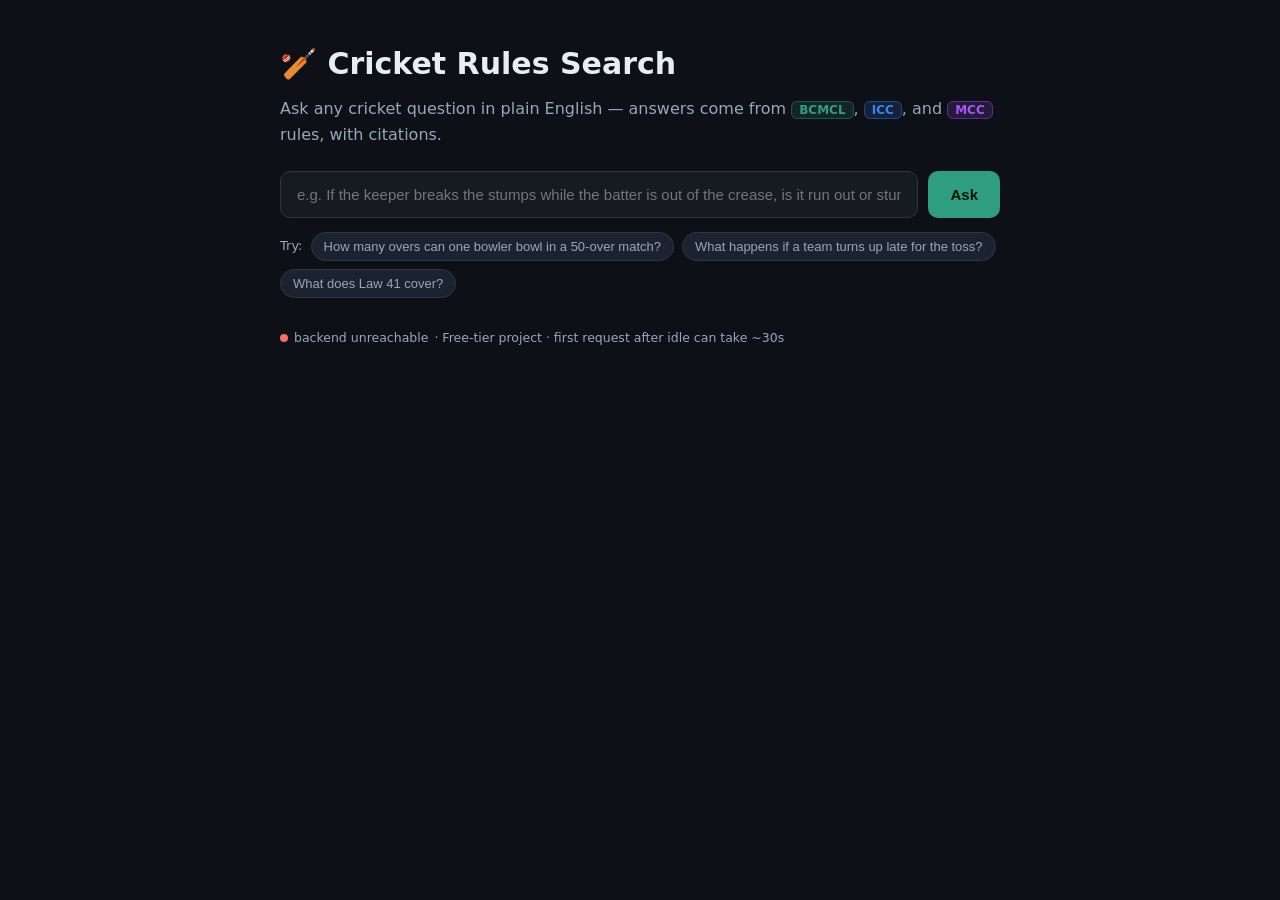
==== docs/index.html @ 5e0da01a "Move frontend to docs/ for GitHub Pages Co-Authored-By: Claude Opus 4.8 <noreply@anthropic.com>" ====
<!DOCTYPE html>
<html lang="en">
<head>
<meta charset="UTF-8">
<meta name="viewport" content="width=device-width, initial-scale=1.0">
<title>Cricket Rules Search</title>
<link rel="stylesheet" href="style.css">
</head>
<body>
  <main class="app">
    <header class="head">
      <h1>🏏 Cricket Rules Search</h1>
      <p class="sub">Ask any cricket question in plain English — answers come from
        <span class="src b">BCMCL</span>, <span class="src i">ICC</span>, and
        <span class="src m">MCC</span> rules, with citations.</p>
    </header>

    <form id="searchForm" class="search">
      <input id="question" type="text" autocomplete="off"
             placeholder="e.g. If the keeper breaks the stumps while the batter is out of the crease, is it run out or stumped?" />
      <button id="askBtn" type="submit">Ask</button>
    </form>

    <div class="examples" id="examples">
      <span>Try:</span>
      <button class="chip">How many overs can one bowler bowl in a 50-over match?</button>
      <button class="chip">What happens if a team turns up late for the toss?</button>
      <button class="chip">What does Law 41 cover?</button>
    </div>

    <section id="status" class="status hidden"></section>

    <section id="result" class="result hidden">
      <div id="answer" class="answer"></div>
      <div id="sources" class="sources"></div>
    </section>

    <footer class="foot">
      <span id="health" class="health">connecting…</span>
      <span>· Free-tier project · first request after idle can take ~30s</span>
    </footer>
  </main>

  <script src="config.js"></script>
  <script src="app.js"></script>
</body>
</html>
---- docs/style.css ----
:root{
  --bg:#0d1117; --panel:#161b22; --panel2:#1c2330; --line:#30363d;
  --ink:#e6edf3; --muted:#9aa7b4; --accent:#2f9e7e;
  --bcmcl:#2f9e7e; --icc:#3b82f6; --mcc:#a855f7; --danger:#f47067;
}
*{box-sizing:border-box}
body{
  margin:0; background:var(--bg); color:var(--ink); min-height:100vh;
  font-family:"Segoe UI",system-ui,-apple-system,Roboto,Helvetica,Arial,sans-serif;
  line-height:1.6;
}
.app{max-width:760px; margin:0 auto; padding:40px 20px 60px}
.head h1{font-size:30px; margin:0 0 8px}
.sub{color:var(--muted); margin:0 0 24px}
.src{font-size:12px; font-weight:700; padding:1px 7px; border-radius:6px}
.src.b{color:var(--bcmcl); background:rgba(47,158,126,.15); border:1px solid rgba(47,158,126,.4)}
.src.i{color:var(--icc); background:rgba(59,130,246,.15); border:1px solid rgba(59,130,246,.4)}
.src.m{color:var(--mcc); background:rgba(168,85,247,.15); border:1px solid rgba(168,85,247,.4)}

.search{display:flex; gap:10px; margin-bottom:14px}
#question{
  flex:1; background:var(--panel); border:1px solid var(--line); color:var(--ink);
  border-radius:10px; padding:14px 16px; font-size:15px; outline:none;
}
#question:focus{border-color:var(--accent)}
#askBtn{
  background:var(--accent); color:#03150f; border:0; border-radius:10px;
  padding:0 22px; font-size:15px; font-weight:700; cursor:pointer;
}
#askBtn:disabled{opacity:.5; cursor:not-allowed}

.examples{display:flex; flex-wrap:wrap; gap:8px; align-items:center; margin-bottom:24px}
.examples span{color:var(--muted); font-size:13px}
.chip{
  background:var(--panel2); border:1px solid var(--line); color:var(--muted);
  border-radius:999px; padding:6px 12px; font-size:13px; cursor:pointer; text-align:left;
}
.chip:hover{color:var(--ink); border-color:var(--accent)}

.status{padding:16px; border-radius:10px; background:var(--panel); border:1px solid var(--line); margin-bottom:16px}
.status.warn{border-color:var(--danger); color:var(--danger)}
.spinner{
  display:inline-block; width:16px; height:16px; border:2px solid var(--line);
  border-top-color:var(--accent); border-radius:50%; animation:spin .8s linear infinite;
  vertical-align:-3px; margin-right:8px;
}
@keyframes spin{to{transform:rotate(360deg)}}

.result{margin-top:8px}
.answer{
  background:var(--panel); border:1px solid var(--line); border-left:4px solid var(--accent);
  border-radius:0 12px 12px 0; padding:20px 22px; white-space:pre-wrap; font-size:15.5px;
}
.sources{margin-top:14px; display:flex; flex-direction:column; gap:8px}
.source-card{
  background:var(--panel2); border:1px solid var(--line); border-radius:10px; padding:10px 14px; font-size:13px;
}
.source-card .meta{color:var(--muted)}
.sources h3{font-size:13px; text-transform:uppercase; letter-spacing:.08em; color:var(--muted); margin:6px 0}

.foot{margin-top:30px; color:var(--muted); font-size:12.5px; display:flex; gap:6px; flex-wrap:wrap}
.health{display:inline-flex; align-items:center; gap:6px}
.dot{width:8px; height:8px; border-radius:50%; background:var(--muted)}
.dot.ok{background:var(--accent)} .dot.bad{background:var(--danger)}
.hidden{display:none}
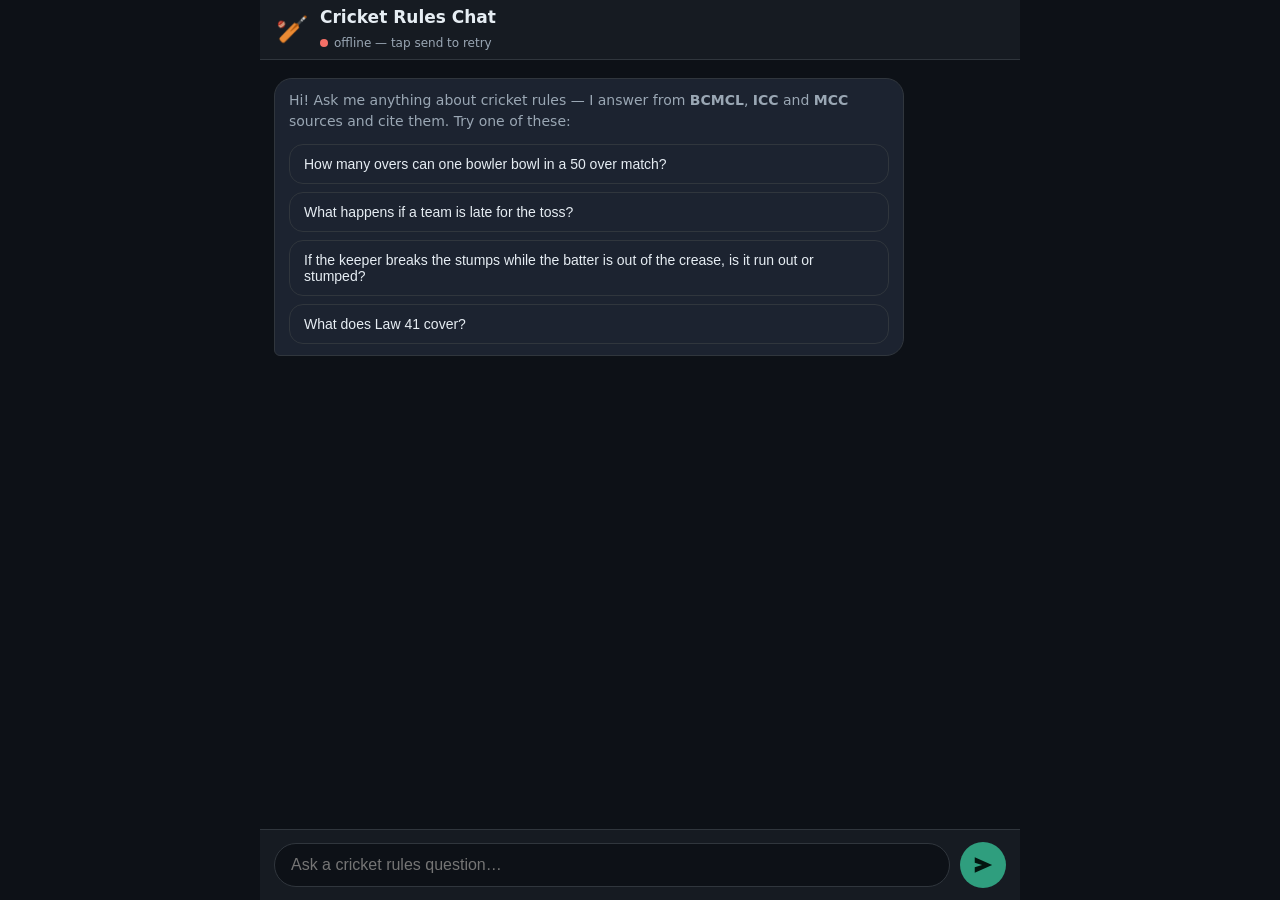
==== commit 4a5f3dc8: "Chatbot UI (mobile-friendly) + cleaner chunker/sections - docs/: redesigned as a mobile-first chat i" ====
--- a/docs/index.html
+++ b/docs/index.html
@@ -2,44 +2,33 @@
 <html lang="en">
 <head>
 <meta charset="UTF-8">
-<meta name="viewport" content="width=device-width, initial-scale=1.0">
-<title>Cricket Rules Search</title>
+<meta name="viewport" content="width=device-width, initial-scale=1.0, maximum-scale=1.0, viewport-fit=cover">
+<meta name="theme-color" content="#0d1117">
+<title>Cricket Rules Chat</title>
 <link rel="stylesheet" href="style.css">
 </head>
 <body>
-  <main class="app">
-    <header class="head">
-      <h1>🏏 Cricket Rules Search</h1>
-      <p class="sub">Ask any cricket question in plain English — answers come from
-        <span class="src b">BCMCL</span>, <span class="src i">ICC</span>, and
-        <span class="src m">MCC</span> rules, with citations.</p>
+  <div class="chat">
+    <header class="bar">
+      <div class="title">
+        <span class="logo">🏏</span>
+        <div>
+          <h1>Cricket Rules Chat</h1>
+          <span id="health" class="health"><span class="dot"></span>connecting…</span>
+        </div>
+      </div>
     </header>
 
-    <form id="searchForm" class="search">
-      <input id="question" type="text" autocomplete="off"
-             placeholder="e.g. If the keeper breaks the stumps while the batter is out of the crease, is it run out or stumped?" />
-      <button id="askBtn" type="submit">Ask</button>
+    <main id="thread" class="thread" aria-live="polite"></main>
+
+    <form id="composer" class="composer" autocomplete="off">
+      <input id="question" type="text" inputmode="text"
+             placeholder="Ask a cricket rules question…" maxlength="500" />
+      <button id="send" type="submit" aria-label="Send">
+        <svg viewBox="0 0 24 24" width="22" height="22"><path fill="currentColor" d="M3 20.5v-6l8-2.5-8-2.5v-6l19 8.5z"/></svg>
+      </button>
     </form>
-
-    <div class="examples" id="examples">
-      <span>Try:</span>
-      <button class="chip">How many overs can one bowler bowl in a 50-over match?</button>
-      <button class="chip">What happens if a team turns up late for the toss?</button>
-      <button class="chip">What does Law 41 cover?</button>
-    </div>
-
-    <section id="status" class="status hidden"></section>
-
-    <section id="result" class="result hidden">
-      <div id="answer" class="answer"></div>
-      <div id="sources" class="sources"></div>
-    </section>
-
-    <footer class="foot">
-      <span id="health" class="health">connecting…</span>
-      <span>· Free-tier project · first request after idle can take ~30s</span>
-    </footer>
-  </main>
+  </div>
 
   <script src="config.js"></script>
   <script src="app.js"></script>
--- a/docs/style.css
+++ b/docs/style.css
@@ -1,65 +1,103 @@
 :root{
   --bg:#0d1117; --panel:#161b22; --panel2:#1c2330; --line:#30363d;
-  --ink:#e6edf3; --muted:#9aa7b4; --accent:#2f9e7e;
-  --bcmcl:#2f9e7e; --icc:#3b82f6; --mcc:#a855f7; --danger:#f47067;
+  --ink:#e6edf3; --muted:#9aa7b4; --accent:#2f9e7e; --accent-ink:#03150f;
+  --user:#2f9e7e; --bot:#1c2330; --danger:#f47067;
+  --bcmcl:#2f9e7e; --icc:#3b82f6; --mcc:#a855f7;
+  --bar-h:60px; --composer-h:72px;
 }
-*{box-sizing:border-box}
+*{box-sizing:border-box; -webkit-tap-highlight-color:transparent}
+html,body{height:100%}
 body{
-  margin:0; background:var(--bg); color:var(--ink); min-height:100vh;
+  margin:0; background:var(--bg); color:var(--ink);
   font-family:"Segoe UI",system-ui,-apple-system,Roboto,Helvetica,Arial,sans-serif;
-  line-height:1.6;
+  line-height:1.5; overscroll-behavior:none;
 }
-.app{max-width:760px; margin:0 auto; padding:40px 20px 60px}
-.head h1{font-size:30px; margin:0 0 8px}
-.sub{color:var(--muted); margin:0 0 24px}
-.src{font-size:12px; font-weight:700; padding:1px 7px; border-radius:6px}
-.src.b{color:var(--bcmcl); background:rgba(47,158,126,.15); border:1px solid rgba(47,158,126,.4)}
-.src.i{color:var(--icc); background:rgba(59,130,246,.15); border:1px solid rgba(59,130,246,.4)}
-.src.m{color:var(--mcc); background:rgba(168,85,247,.15); border:1px solid rgba(168,85,247,.4)}
 
-.search{display:flex; gap:10px; margin-bottom:14px}
+/* full-height app shell; uses dynamic viewport height for mobile browser bars */
+.chat{
+  display:flex; flex-direction:column;
+  height:100vh; height:100dvh;
+  max-width:760px; margin:0 auto; background:var(--bg);
+}
+
+/* top bar */
+.bar{
+  flex:0 0 auto; height:var(--bar-h);
+  display:flex; align-items:center; padding:0 16px;
+  border-bottom:1px solid var(--line); background:var(--panel);
+  padding-top:env(safe-area-inset-top);
+}
+.title{display:flex; align-items:center; gap:12px}
+.logo{font-size:26px}
+.bar h1{font-size:17px; margin:0; font-weight:650}
+.health{display:inline-flex; align-items:center; gap:6px; font-size:12px; color:var(--muted)}
+.dot{width:8px; height:8px; border-radius:50%; background:var(--muted); flex:0 0 auto}
+.dot.ok{background:var(--accent)} .dot.bad{background:var(--danger)}
+
+/* message thread (scroll area) */
+.thread{
+  flex:1 1 auto; overflow-y:auto; -webkit-overflow-scrolling:touch;
+  padding:18px 14px; display:flex; flex-direction:column; gap:14px;
+}
+.row{display:flex; width:100%}
+.row.user{justify-content:flex-end}
+.row.bot{justify-content:flex-start}
+
+.bubble{
+  max-width:86%; padding:11px 14px; border-radius:18px; font-size:15.5px;
+  white-space:pre-wrap; word-wrap:break-word; animation:pop .18s ease-out;
+}
+.row.user .bubble{
+  background:var(--user); color:var(--accent-ink); border-bottom-right-radius:6px;
+}
+.row.bot .bubble{
+  background:var(--bot); color:var(--ink); border:1px solid var(--line);
+  border-bottom-left-radius:6px;
+}
+.row.bot .bubble.error{border-color:var(--danger); color:var(--danger)}
+@keyframes pop{from{opacity:0; transform:translateY(6px)}to{opacity:1; transform:none}}
+
+/* sources under a bot answer */
+.srcs{display:flex; flex-wrap:wrap; gap:6px; margin-top:10px}
+.tag{
+  font-size:11.5px; font-weight:600; padding:3px 8px; border-radius:999px;
+  border:1px solid var(--line); color:var(--muted); background:rgba(255,255,255,.02);
+}
+.tag .s{font-weight:700}
+.tag.b .s{color:var(--bcmcl)} .tag.i .s{color:var(--icc)} .tag.m .s{color:var(--mcc)}
+
+/* welcome + quick replies */
+.welcome{color:var(--muted); font-size:14px}
+.chips{display:flex; flex-direction:column; gap:8px; margin-top:12px}
+.chip{
+  text-align:left; background:var(--panel2); border:1px solid var(--line);
+  color:var(--ink); border-radius:14px; padding:11px 14px; font-size:14px; cursor:pointer;
+}
+.chip:active{transform:scale(.99)}
+.chip:hover{border-color:var(--accent)}
+
+/* typing indicator */
+.typing{display:inline-flex; gap:4px; padding:4px 2px}
+.typing span{width:7px; height:7px; border-radius:50%; background:var(--muted); animation:blink 1.2s infinite}
+.typing span:nth-child(2){animation-delay:.2s}
+.typing span:nth-child(3){animation-delay:.4s}
+@keyframes blink{0%,60%,100%{opacity:.25}30%{opacity:1}}
+.hint{font-size:12px; color:var(--muted); margin-top:6px}
+
+/* composer (input bar pinned to bottom) */
+.composer{
+  flex:0 0 auto; display:flex; gap:10px; align-items:center;
+  padding:12px 14px; border-top:1px solid var(--line); background:var(--panel);
+  padding-bottom:calc(12px + env(safe-area-inset-bottom));
+}
 #question{
-  flex:1; background:var(--panel); border:1px solid var(--line); color:var(--ink);
-  border-radius:10px; padding:14px 16px; font-size:15px; outline:none;
+  flex:1; background:var(--bg); border:1px solid var(--line); color:var(--ink);
+  border-radius:22px; padding:12px 16px; font-size:16px; outline:none;  /* 16px stops iOS zoom */
 }
 #question:focus{border-color:var(--accent)}
-#askBtn{
-  background:var(--accent); color:#03150f; border:0; border-radius:10px;
-  padding:0 22px; font-size:15px; font-weight:700; cursor:pointer;
+#send{
+  flex:0 0 auto; width:46px; height:46px; border:0; border-radius:50%;
+  background:var(--accent); color:var(--accent-ink); cursor:pointer;
+  display:flex; align-items:center; justify-content:center;
 }
-#askBtn:disabled{opacity:.5; cursor:not-allowed}
-
-.examples{display:flex; flex-wrap:wrap; gap:8px; align-items:center; margin-bottom:24px}
-.examples span{color:var(--muted); font-size:13px}
-.chip{
-  background:var(--panel2); border:1px solid var(--line); color:var(--muted);
-  border-radius:999px; padding:6px 12px; font-size:13px; cursor:pointer; text-align:left;
-}
-.chip:hover{color:var(--ink); border-color:var(--accent)}
-
-.status{padding:16px; border-radius:10px; background:var(--panel); border:1px solid var(--line); margin-bottom:16px}
-.status.warn{border-color:var(--danger); color:var(--danger)}
-.spinner{
-  display:inline-block; width:16px; height:16px; border:2px solid var(--line);
-  border-top-color:var(--accent); border-radius:50%; animation:spin .8s linear infinite;
-  vertical-align:-3px; margin-right:8px;
-}
-@keyframes spin{to{transform:rotate(360deg)}}
-
-.result{margin-top:8px}
-.answer{
-  background:var(--panel); border:1px solid var(--line); border-left:4px solid var(--accent);
-  border-radius:0 12px 12px 0; padding:20px 22px; white-space:pre-wrap; font-size:15.5px;
-}
-.sources{margin-top:14px; display:flex; flex-direction:column; gap:8px}
-.source-card{
-  background:var(--panel2); border:1px solid var(--line); border-radius:10px; padding:10px 14px; font-size:13px;
-}
-.source-card .meta{color:var(--muted)}
-.sources h3{font-size:13px; text-transform:uppercase; letter-spacing:.08em; color:var(--muted); margin:6px 0}
-
-.foot{margin-top:30px; color:var(--muted); font-size:12.5px; display:flex; gap:6px; flex-wrap:wrap}
-.health{display:inline-flex; align-items:center; gap:6px}
-.dot{width:8px; height:8px; border-radius:50%; background:var(--muted)}
-.dot.ok{background:var(--accent)} .dot.bad{background:var(--danger)}
-.hidden{display:none}
+#send:disabled{opacity:.45; cursor:not-allowed}
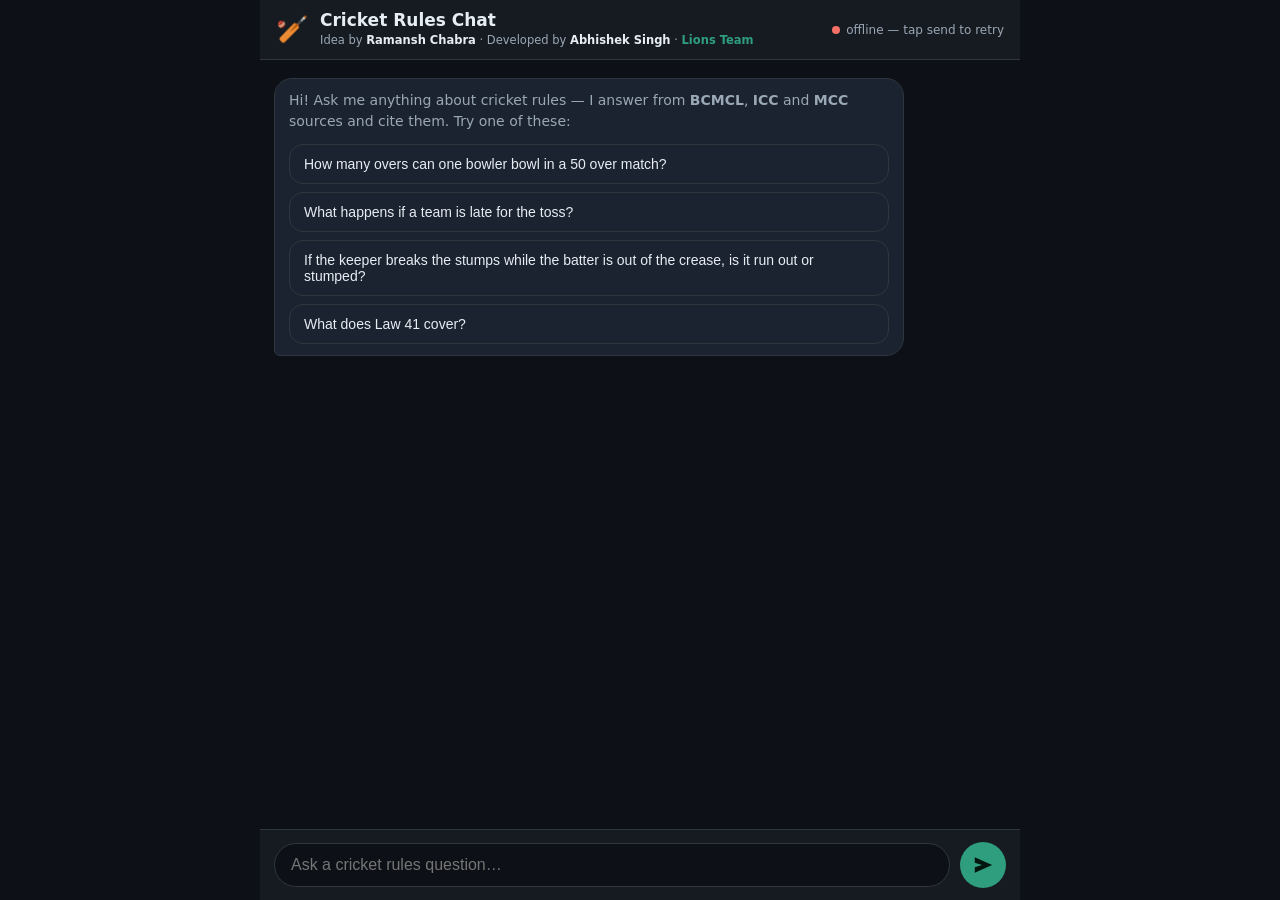
==== commit b9ce6b94: "Add credit line: idea by Ramansh Chabra, developed by Abhishek Singh (Lions Team) Co-Authored-By: Cl" ====
--- a/docs/index.html
+++ b/docs/index.html
@@ -12,11 +12,12 @@
     <header class="bar">
       <div class="title">
         <span class="logo">🏏</span>
-        <div>
+        <div class="meta">
           <h1>Cricket Rules Chat</h1>
-          <span id="health" class="health"><span class="dot"></span>connecting…</span>
+          <span class="credit">Idea by <b>Ramansh Chabra</b> · Developed by <b>Abhishek Singh</b> · <span class="team">Lions Team</span></span>
         </div>
       </div>
+      <span id="health" class="health"><span class="dot"></span>connecting…</span>
     </header>
 
     <main id="thread" class="thread" aria-live="polite"></main>
--- a/docs/style.css
+++ b/docs/style.css
@@ -22,15 +22,22 @@
 
 /* top bar */
 .bar{
-  flex:0 0 auto; height:var(--bar-h);
-  display:flex; align-items:center; padding:0 16px;
-  border-bottom:1px solid var(--line); background:var(--panel);
-  padding-top:env(safe-area-inset-top);
+  flex:0 0 auto; min-height:var(--bar-h);
+  display:flex; align-items:center; justify-content:space-between; gap:10px;
+  padding:9px 16px; border-bottom:1px solid var(--line); background:var(--panel);
+  padding-top:calc(9px + env(safe-area-inset-top));
 }
-.title{display:flex; align-items:center; gap:12px}
-.logo{font-size:26px}
-.bar h1{font-size:17px; margin:0; font-weight:650}
-.health{display:inline-flex; align-items:center; gap:6px; font-size:12px; color:var(--muted)}
+.title{display:flex; align-items:center; gap:12px; min-width:0}
+.logo{font-size:26px; flex:0 0 auto}
+.meta{min-width:0}
+.bar h1{font-size:17px; margin:0; font-weight:650; line-height:1.2}
+.credit{
+  display:block; font-size:11.5px; color:var(--muted); margin-top:2px;
+  white-space:nowrap; overflow:hidden; text-overflow:ellipsis;
+}
+.credit b{color:var(--ink); font-weight:600}
+.credit .team{color:var(--accent); font-weight:700}
+.health{display:inline-flex; align-items:center; gap:6px; font-size:12px; color:var(--muted); flex:0 0 auto}
 .dot{width:8px; height:8px; border-radius:50%; background:var(--muted); flex:0 0 auto}
 .dot.ok{background:var(--accent)} .dot.bad{background:var(--danger)}
 
@@ -101,3 +108,10 @@
   display:flex; align-items:center; justify-content:center;
 }
 #send:disabled{opacity:.45; cursor:not-allowed}
+
+/* small phones: keep the credit fully visible, shrink health to its dot */
+@media (max-width:480px){
+  .credit{white-space:normal}
+  .health{font-size:0; gap:0}
+  .health .dot{width:9px; height:9px}
+}
